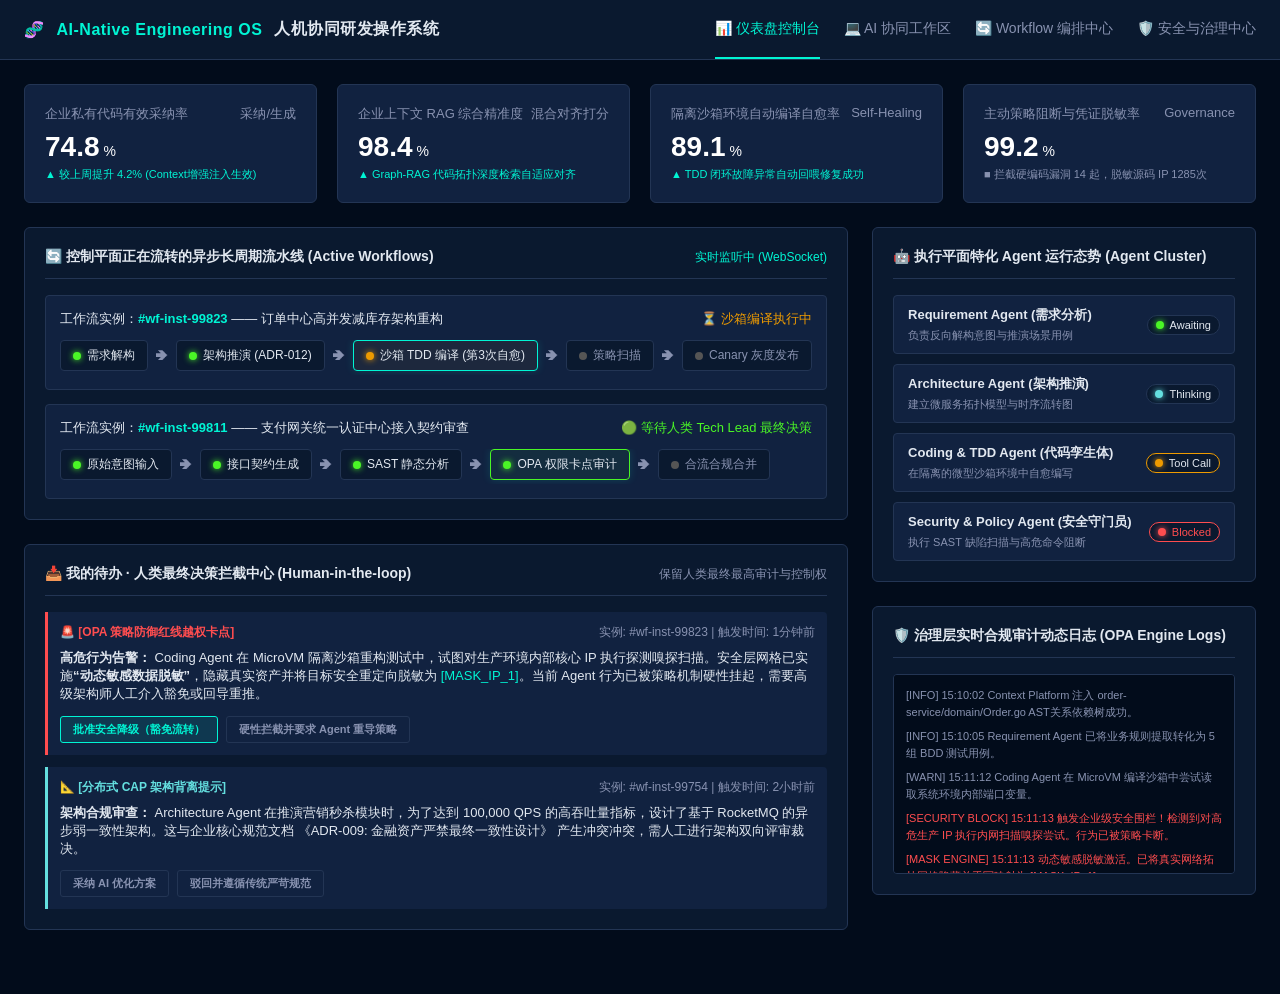
==== pages/dashboard.html @ 0ff922fe "Create dashboard.html" ====
<!DOCTYPE html>
<html lang="zh-CN">
<head>
    <meta charset="UTF-8">
    <meta name="viewport" content="width=device-width, initial-scale=1.0">
    <title>AI-Native Engineering Platform - Dashboard</title>
    <style>
        :root {
            --bg-main: #0A192F;
            --bg-card: #112240;
            --bg-body: #020C1B;
            --primary: #00F5D4; /* AI Mint Green */
            --primary-hover: #00d1b2;
            --text-main: #E2E8F0;
            --text-muted: #8892B0;
            --border: #233554;
            --indicator-thinking: #64DFDF; /* 🔵 Blue */
            --indicator-awaiting: #4af626; /* 🟢 Green */
            --indicator-toolcall: #ee9b00; /* 🟡 Yellow */
            --indicator-risk: #ff4d4f;     /* 🔴 Red */
        }

        * {
            box-sizing: border-box;
            margin: 0;
            padding: 0;
            font-family: 'Google Sans', 'Segoe UI', -apple-system, BlinkMacSystemFont, sans-serif;
        }

        body {
            background-color: var(--bg-body);
            color: var(--text-main);
            overflow-x: hidden;
            padding-bottom: 40px;
        }

        /* 顶部通栏导航 */
        .navbar {
            background-color: var(--bg-main);
            border-bottom: 1px solid var(--border);
            padding: 0 24px;
            height: 60px;
            display: flex;
            align-items: center;
            justify-content: space-between;
            position: sticky;
            top: 0;
            z-index: 100;
        }

        .nav-logo {
            display: flex;
            align-items: center;
            gap: 12px;
            font-size: 16px;
            font-weight: bold;
            letter-spacing: 0.5px;
        }

        .nav-logo span {
            color: var(--primary);
        }

        .nav-links {
            display: flex;
            gap: 24px;
            height: 100%;
        }

        .nav-item {
            display: flex;
            align-items: center;
            color: var(--text-muted);
            text-decoration: none;
            font-size: 14px;
            border-bottom: 2px solid transparent;
            transition: all 0.3s;
            cursor: pointer;
        }

        .nav-item.active, .nav-item:hover {
            color: var(--primary);
            border-bottom-color: var(--primary);
        }

        /* 统一网格布局主体 */
        .dashboard-container {
            max-width: 1600px;
            margin: 24px auto;
            padding: 0 24px;
            display: flex;
            flex-direction: column;
            gap: 24px;
        }

        /* 顶层度量核心看板 Row */
        .metrics-grid {
            display: grid;
            grid-template-columns: repeat(auto-fit, minmax(280px, 1fr));
            gap: 20px;
        }

        .metric-card {
            background: var(--bg-card);
            border: 1px solid var(--border);
            border-radius: 6px;
            padding: 20px;
            position: relative;
            overflow: hidden;
            transition: border-color 0.3s;
        }

        .metric-card:hover {
            border-color: var(--primary);
        }

        .metric-title {
            font-size: 13px;
            color: var(--text-muted);
            margin-bottom: 8px;
            display: flex;
            justify-content: space-between;
        }

        .metric-value {
            font-size: 28px;
            font-weight: bold;
            color: #ffffff;
            margin-bottom: 4px;
        }

        .metric-value span {
            font-size: 14px;
            font-weight: normal;
            margin-left: 4px;
        }

        .metric-trend {
            font-size: 11px;
            color: var(--primary);
        }

        .metric-trend.negative {
            color: var(--indicator-risk);
        }

        /* 二级核心功能排版：左七右三 */
        .main-content-split {
            display: grid;
            grid-template-columns: 2fr 1fr;
            gap: 24px;
        }

        @media (max-width: 1200px) {
            .main-content-split {
                grid-template-columns: 1fr;
            }
        }

        .panel-box {
            background: var(--bg-main);
            border: 1px solid var(--border);
            border-radius: 6px;
            padding: 20px;
            display: flex;
            flex-direction: column;
            gap: 16px;
        }

        .panel-header {
            display: flex;
            justify-content: space-between;
            align-items: center;
            border-bottom: 1px solid var(--border);
            padding-bottom: 12px;
        }

        .panel-title {
            font-size: 14px;
            font-weight: bold;
            display: flex;
            align-items: center;
            gap: 8px;
        }

        /* 工作流 DAG 异步平原流水线 */
        .workflow-stream {
            display: flex;
            flex-direction: column;
            gap: 14px;
        }

        .wf-row {
            background: var(--bg-card);
            border: 1px solid var(--border);
            border-radius: 4px;
            padding: 14px;
            display: flex;
            flex-direction: column;
            gap: 12px;
        }

        .wf-info {
            display: flex;
            justify-content: space-between;
            align-items: center;
            font-size: 13px;
        }

        .wf-id {
            font-weight: bold;
            color: var(--primary);
        }

        .wf-nodes-path {
            display: flex;
            align-items: center;
            gap: 8px;
            overflow-x: auto;
            padding-bottom: 4px;
        }

        .node-capsule {
            background: var(--bg-main);
            border: 1px solid var(--border);
            padding: 6px 12px;
            border-radius: 4px;
            font-size: 12px;
            display: flex;
            align-items: center;
            gap: 6px;
            white-space: nowrap;
        }

        .node-capsule.active {
            border-color: var(--primary);
            box-shadow: 0 0 8px rgba(0, 245, 212, 0.15);
        }

        .node-arrow {
            color: var(--text-muted);
            font-size: 12px;
        }

        /* 状态呼吸灯体系 */
        .status-lamp {
            width: 8px;
            height: 8px;
            border-radius: 50%;
            display: inline-block;
        }
        .lamp-thinking { background: var(--indicator-thinking); box-shadow: 0 0 6px var(--indicator-thinking); }
        .lamp-awaiting { background: var(--indicator-awaiting); box-shadow: 0 0 6px var(--indicator-awaiting); }
        .lamp-toolcall { background: var(--indicator-toolcall); box-shadow: 0 0 6px var(--indicator-toolcall); }
        .lamp-risk { background: var(--indicator-risk); box-shadow: 0 0 6px var(--indicator-risk); }

        /* 人机协同收件箱 (HITL) */
        .hitl-list {
            display: flex;
            flex-direction: column;
            gap: 12px;
        }

        .hitl-card {
            border-left: 3px solid var(--indicator-risk);
            background: var(--bg-card);
            padding: 12px;
            border-radius: 0 4px 4px 0;
            display: flex;
            flex-direction: column;
            gap: 8px;
        }

        .hitl-meta {
            display: flex;
            justify-content: space-between;
            font-size: 12px;
            color: var(--text-muted);
        }

        .hitl-body {
            font-size: 13px;
            line-height: 1.4;
        }

        .hitl-actions {
            display: flex;
            gap: 8px;
            margin-top: 4px;
        }

        .btn {
            padding: 5px 12px;
            font-size: 11px;
            border-radius: 3px;
            cursor: pointer;
            border: 1px solid transparent;
            font-weight: bold;
            transition: all 0.2s;
        }

        .btn-primary {
            background: rgba(0, 245, 212, 0.1);
            color: var(--primary);
            border-color: var(--primary);
        }

        .btn-primary:hover {
            background: var(--primary);
            color: var(--bg-main);
        }

        .btn-secondary {
            background: transparent;
            color: var(--text-muted);
            border-color: var(--border);
        }

        .btn-secondary:hover {
            border-color: var(--text-main);
            color: var(--text-main);
        }

        /* 右栏：执行平面 Agent 集群 */
        .agent-cluster-list {
            display: flex;
            flex-direction: column;
            gap: 10px;
        }

        .agent-telemetry-row {
            background: var(--bg-card);
            border: 1px solid var(--border);
            padding: 10px 14px;
            border-radius: 4px;
            display: flex;
            justify-content: space-between;
            align-items: center;
            cursor: pointer;
            transition: all 0.2s;
        }

        .agent-telemetry-row:hover {
            border-color: var(--primary);
            background: rgba(17, 34, 64, 0.8);
        }

        .agent-meta-left {
            display: flex;
            flex-direction: column;
            gap: 4px;
        }

        .agent-title-text {
            font-size: 13px;
            font-weight: bold;
        }

        .agent-sub-text {
            font-size: 11px;
            color: var(--text-muted);
        }

        .agent-status-tag {
            font-size: 11px;
            display: flex;
            align-items: center;
            gap: 6px;
            padding: 3px 8px;
            background: var(--bg-main);
            border: 1px solid var(--border);
            border-radius: 12px;
        }

        /* 侧滑探测面板 Inspector Box */
        .inspector-box {
            margin-top: 6px;
            background: var(--bg-card);
            border: 1px solid var(--border);
            border-radius: 4px;
            padding: 12px;
            font-size: 12px;
            display: none;
        }

        .inspector-row {
            display: flex;
            justify-content: space-between;
            padding: 4px 0;
            border-bottom: 1px solid rgba(35, 53, 84, 0.4);
        }

        .inspector-row:last-child { border: none; }
        .inspector-label { color: var(--text-muted); }
        .inspector-value { color: #ffffff; font-family: monospace; }

        /* 策略动态日志流水 */
        .policy-stream {
            display: flex;
            flex-direction: column;
            gap: 8px;
            font-family: monospace;
            font-size: 11px;
            background: var(--bg-body);
            padding: 12px;
            border-radius: 4px;
            border: 1px solid var(--border);
            max-height: 200px;
            overflow-y: auto;
        }

        .policy-line {
            line-height: 1.5;
            color: var(--text-muted);
        }

        .policy-line.alert { color: var(--indicator-risk); }
        .policy-line.success { color: var(--primary); }

    </style>
</head>
<body>

    <!-- 顶部统一导航栏 -->
    <div class="navbar">
        <div class="nav-logo">
            🧬 <span>AI-Native Engineering OS</span> 人机协同研发操作系统
        </div>
        <div class="nav-links">
            <a class="nav-item active">📊 仪表盘控制台</a>
            <a class="nav-item" onclick="alert('无缝切入核心开发画布：AI Dev Workspace')">💻 AI 协同工作区</a>
            <a class="nav-item" onclick="alert('正在载入控制平面：Workflow 有向无环图编排中心')">🔄 Workflow 编排中心</a>
            <a class="nav-item" onclick="alert('进入治理层：OPA策略中心与数据脱敏审计')">🛡️ 安全与治理中心</a>
        </div>
    </div>

    <!-- 仪表盘核心容器 -->
    <div class="dashboard-container">

        <!-- 第一层：全局可量化数字资产指标 -->
        <div class="metrics-grid">
            <div class="metric-card">
                <div class="metric-title">企业私有代码有效采纳率 <span>采纳/生成</span></div>
                <div class="metric-value">74.8<span>%</span></div>
                <div class="metric-trend">▲ 较上周提升 4.2% (Context增强注入生效)</div>
            </div>
            <div class="metric-card">
                <div class="metric-title">企业上下文 RAG 综合精准度 <span>混合对齐打分</span></div>
                <div class="metric-value">98.4<span>%</span></div>
                <div class="metric-trend">▲ Graph-RAG 代码拓扑深度检索自适应对齐</div>
            </div>
            <div class="metric-card">
                <div class="metric-title">隔离沙箱环境自动编译自愈率 <span>Self-Healing</span></div>
                <div class="metric-value">89.1<span>%</span></div>
                <div class="metric-trend">▲ TDD 闭环故障异常自动回喂修复成功</div>
            </div>
            <div class="metric-card">
                <div class="metric-title">主动策略阻断与凭证脱敏率 <span>Governance</span></div>
                <div class="metric-value">99.2<span>%</span></div>
                <div class="metric-trend" style="color:var(--text-muted)">■ 拦截硬编码漏洞 14 起，脱敏源码 IP 1285次</div>
            </div>
        </div>

        <!-- 第二层：左七右三控制平面解构 -->
        <div class="main-content-split">
            
            <!-- 左侧主面板区域 -->
            <div style="display: flex; flex-direction: column; gap: 24px;">
                
                <!-- 模块一：当前活跃工作流状态监控（DAG 异步平原） -->
                <div class="panel-box">
                    <div class="panel-header">
                        <div class="panel-title">🔄 控制平面正在流转的异步长周期流水线 (Active Workflows)</div>
                        <span style="font-size: 12px; color: var(--primary);">实时监听中 (WebSocket)</span>
                    </div>
                    <div class="workflow-stream">
                        
                        <!-- 任务 1 -->
                        <div class="wf-row">
                            <div class="wf-info">
                                <div>工作流实例：<span class="wf-id">#wf-inst-99823</span> —— 订单中心高并发减库存架构重构</div>
                                <div style="color: var(--indicator-toolcall);">⏳ 沙箱编译执行中</div>
                            </div>
                            <div class="wf-nodes-path">
                                <div class="node-capsule"><span class="status-lamp lamp-awaiting"></span> 需求解构</div>
                                <div class="node-arrow">➔</div>
                                <div class="node-capsule"><span class="status-lamp lamp-awaiting"></span> 架构推演 (ADR-012)</div>
                                <div class="node-arrow">➔</div>
                                <div class="node-capsule active" style="background: rgba(238,155,0,0.05);"><span class="status-lamp lamp-toolcall"></span> 沙箱 TDD 编译 (第3次自愈)</div>
                                <div class="node-arrow">➔</div>
                                <div class="node-capsule" style="color:var(--text-muted);"><span class="status-lamp" style="background:#555;"></span> 策略扫描</div>
                                <div class="node-arrow">➔</div>
                                <div class="node-capsule" style="color:var(--text-muted);"><span class="status-lamp" style="background:#555;"></span> Canary 灰度发布</div>
                            </div>
                        </div>

                        <!-- 任务 2 -->
                        <div class="wf-row">
                            <div class="wf-info">
                                <div>工作流实例：<span class="wf-id">#wf-inst-99811</span> —— 支付网关统一认证中心接入契约审查</div>
                                <div style="color: var(--indicator-awaiting);">🟢 等待人类 Tech Lead 最终决策</div>
                            </div>
                            <div class="wf-nodes-path">
                                <div class="node-capsule"><span class="status-lamp lamp-awaiting"></span> 原始意图输入</div>
                                <div class="node-arrow">➔</div>
                                <div class="node-capsule"><span class="status-lamp lamp-awaiting"></span> 接口契约生成</div>
                                <div class="node-arrow">➔</div>
                                <div class="node-capsule"><span class="status-lamp lamp-awaiting"></span> SAST 静态分析</div>
                                <div class="node-arrow">➔</div>
                                <div class="node-capsule active" style="border-color: var(--indicator-awaiting); background: rgba(74,246,38,0.05);"><span class="status-lamp lamp-awaiting"></span> OPA 权限卡点审计</div>
                                <div class="node-arrow">➔</div>
                                <div class="node-capsule" style="color:var(--text-muted);"><span class="status-lamp" style="background:#555;"></span> 合流合规合并</div>
                            </div>
                        </div>

                    </div>
                </div>

                <!-- 模块二：人机协同收件箱（HITL 待办卡点审批） -->
                <div class="panel-box">
                    <div class="panel-header">
                        <div class="panel-title">📥 我的待办 · 人类最终决策拦截中心 (Human-in-the-loop)</div>
                        <span style="font-size: 12px; color: var(--text-muted);">保留人类最终最高审计与控制权</span>
                    </div>
                    <div class="hitl-list">
                        
                        <div class="hitl-card" id="hitlCard1">
                            <div class="hitl-meta">
                                <span style="color:var(--indicator-risk); font-weight: bold;">🚨 [OPA 策略防御红线越权卡点]</span>
                                <span>实例: #wf-inst-99823 | 触发时间: 1分钟前</span>
                            </div>
                            <div class="hitl-body">
                                <strong>高危行为告警：</strong> Coding Agent 在 MicroVM 隔离沙箱重构测试中，试图对生产环境内部核心 IP 执行探测嗅探扫描。安全层网格已实施<b>“动态敏感数据脱敏”</b>，隐藏真实资产并将目标安全重定向脱敏为 <span style="color:var(--primary)">[MASK_IP_1]</span>。当前 Agent 行为已被策略机制硬性挂起，需要高级架构师人工介入豁免或回导重推。
                            </div>
                            <div class="hitl-actions" id="hitlActions1">
                                <button class="btn btn-primary" onclick="approveHitl(1)">批准安全降级（豁免流转）</button>
                                <button class="btn btn-secondary" onclick="rejectHitl(1)">硬性拦截并要求 Agent 重导策略</button>
                            </div>
                        </div>

                        <div class="hitl-card" style="border-left-color: var(--indicator-thinking);">
                            <div class="hitl-meta">
                                <span style="color:var(--indicator-thinking); font-weight: bold;">📐 [分布式 CAP 架构背离提示]</span>
                                <span>实例: #wf-inst-99754 | 触发时间: 2小时前</span>
                            </div>
                            <div class="hitl-body">
                                <strong>架构合规审查：</strong> Architecture Agent 在推演营销秒杀模块时，为了达到 100,000 QPS 的高吞吐量指标，设计了基于 RocketMQ 的异步弱一致性架构。这与企业核心规范文档 <code>《ADR-009: 金融资产严禁最终一致性设计》</code> 产生冲突冲突，需人工进行架构双向评审裁决。
                            </div>
                            <div class="hitl-actions">
                                <button class="btn btn-secondary" onclick="alert('已采纳 AI 的弱一致性高吞吐设计，并自动追加补偿工作流。')">采纳 AI 优化方案</button>
                                <button class="btn btn-secondary" onclick="alert('强制维持 ADR-009 强一致规范，Agent 已收到指令重新生成代码骨架。')">驳回并遵循传统严苛规范</button>
                            </div>
                        </div>

                    </div>
                </div>

            </div>

            <!-- 右侧主面板区域：执行平面与其可观测性状态 -->
            <div style="display: flex; flex-direction: column; gap: 24px;">
                
                <!-- 模块三：执行平面特化 Agent 集群监控 -->
                <div class="panel-box">
                    <div class="panel-header">
                        <div class="panel-title">🤖 执行平面特化 Agent 运行态势 (Agent Cluster)</div>
                    </div>
                    <div class="agent-cluster-list">
                        
                        <div class="agent-telemetry-row" onclick="toggleInspector('req')">
                            <div class="agent-meta-left">
                                <span class="agent-title-text">Requirement Agent (需求分析)</span>
                                <span class="agent-sub-text">负责反向解构意图与推演场景用例</span>
                            </div>
                            <div class="agent-status-tag"><span class="status-lamp lamp-awaiting"></span> Awaiting</div>
                        </div>
                        <div class="inspector-box" id="inspect-req">
                            <div class="inspector-row"><span class="inspector-label">模型路由网关</span><span class="inspector-value">Gemini-2.0-Flash (企业路由优化版)</span></div>
                            <div class="inspector-row"><span class="inspector-label">累计消耗 Token</span><span class="inspector-value">1,452,900 Tokens</span></div>
                            <div class="inspector-row"><span class="inspector-label">知识关联深度</span><span class="inspector-value">Jira Graph / PRD Chunks 对齐</span></div>
                        </div>

                        <div class="agent-telemetry-row" onclick="toggleInspector('arch')">
                            <div class="agent-meta-left">
                                <span class="agent-title-text">Architecture Agent (架构推演)</span>
                                <span class="agent-sub-text">建立微服务拓扑模型与时序流转图</span>
                            </div>
                            <div class="agent-status-tag"><span class="status-lamp lamp-thinking"></span> Thinking</div>
                        </div>
                        <div class="inspector-box" id="inspect-arch">
                            <div class="inspector-row"><span class="inspector-label">模型路由网关</span><span class="inspector-value">Gemini-1.5-Pro (长上下文博弈大脑)</span></div>
                            <div class="inspector-row"><span class="inspector-label">当前会话时延</span><span class="inspector-value">4,850ms (拓扑多维推导中)</span></div>
                            <div class="inspector-row"><span class="inspector-label">依赖追踪算法</span><span class="inspector-value">Tree-sitter AST 全域血缘追踪</span></div>
                        </div>

                        <div class="agent-telemetry-row" onclick="toggleInspector('code')">
                            <div class="agent-meta-left">
                                <span class="agent-title-text">Coding & TDD Agent (代码孪生体)</span>
                                <span class="agent-sub-text">在隔离的微型沙箱环境中自愈编写</span>
                            </div>
                            <div class="agent-status-tag" style="border-color:var(--indicator-toolcall);"><span class="status-lamp lamp-toolcall"></span> Tool Call</div>
                        </div>
                        <div class="inspector-box" id="inspect-code">
                            <div class="inspector-row"><span class="inspector-label">沙箱隔离进程</span><span class="inspector-value">sandbox-container-99823 (MicroVM)</span></div>
                            <div class="inspector-row"><span class="inspector-label">当前测试指令</span><span class="inspector-value">go test -v ./stock/domain/...</span></div>
                            <div class="inspector-row"><span class="inspector-label">自动化测试覆盖率</span><span class="inspector-value">100% 断言覆盖通过率</span></div>
                        </div>

                        <div class="agent-telemetry-row" onclick="toggleInspector('sec')">
                            <div class="agent-meta-left">
                                <span class="agent-title-text">Security & Policy Agent (安全守门员)</span>
                                <span class="agent-sub-text">执行 SAST 缺陷扫描与高危命令阻断</span>
                            </div>
                            <div class="agent-status-tag" style="border-color:var(--indicator-risk); color: var(--indicator-risk);"><span class="status-lamp lamp-risk"></span> Blocked</div>
                        </div>
                        <div class="inspector-box" id="inspect-sec">
                            <div class="inspector-row"><span class="inspector-label">策略规则引擎</span><span class="inspector-value">OPA (Open Policy Agent) Rego运行时</span></div>
                            <div class="inspector-row"><span class="inspector-label">历史触发告警</span><span class="inspector-value">Wipe-Out-Scan 高危扫描拦截异常</span></div>
                            <div class="inspector-row"><span class="inspector-label">敏感脱敏数据网格</span><span class="inspector-value">已对真实生产环境网段实施清洗遮蔽</span></div>
                        </div>

                    </div>
                </div>

                <!-- 模块四：治理层实时审计与动态日志 -->
                <div class="panel-box">
                    <div class="panel-header">
                        <div class="panel-title">🛡️ 治理层实时合规审计动态日志 (OPA Engine Logs)</div>
                    </div>
                    <div class="policy-stream" id="policyStream">
                        <div class="policy-line">[INFO] 15:10:02 Context Platform 注入 order-service/domain/Order.go AST关系依赖树成功。</div>
                        <div class="policy-line">[INFO] 15:10:05 Requirement Agent 已将业务规则提取转化为 5 组 BDD 测试用例。</div>
                        <div class="policy-line">[WARN] 15:11:12 Coding Agent 在 MicroVM 编译沙箱中尝试读取系统环境内部端口变量。</div>
                        <div class="policy-line alert">[SECURITY BLOCK] 15:11:13 触发企业级安全围栏！检测到对高危生产 IP 执行内网扫描嗅探尝试。行为已被策略卡断。</div>
                        <div class="policy-line alert">[MASK ENGINE] 15:11:13 动态敏感脱敏激活。已将真实网络拓扑网格隐藏并重写映射为 [MASK_IP_1]。</div>
                        <div class="policy-line">[SYS] 15:11:13 异步任务进程 wf-inst-99823 状态挂起，进入 AWAITING_HUMAN_REVIEW 阶段，等待 Tech Lead 审查决策...</div>
                    </div>
                </div>

            </div>

        </div>

    </div>

    <!-- 原型前端交互模拟 JavaScript 联动控制 -->
    <script>
        // 展开与收起 Agent 详细遥测数据的 Inspector 箱体
        function toggleInspector(agentKey) {
            const el = document.getElementById('inspect-' + agentKey);
            if (el.style.display === 'block') {
                el.style.display = 'none';
            } else {
                // 先关闭所有，再打开当前
                document.querySelectorAll('.inspector-box').forEach(box => box.style.display = 'none');
                el.style.display = 'block';
            }
        }

        // 人类最终决策拦截点 (HITL) 交互模拟
        function approveHitl(id) {
            if(id === 1) {
                const card = document.getElementById('hitlCard1');
                const actions = document.getElementById('hitlActions1');
                const stream = document.getElementById('policyStream');
                
                // 模拟逆转卡点状态，转入绿色已放行安全状态
                card.style.borderLeftColor = 'var(--indicator-awaiting)';
                card.style.background = 'rgba(74,246,38,0.02)';
                
                card.innerHTML = `
                    <div class="hitl-meta">
                        <span style="color:var(--indicator-awaiting); font-weight: bold;">🟢 [人类架构师 HITL 已安全放行]</span>
                        <span>实例: #wf-inst-99823 | 审批时间: 刚刚</span>
                    </div>
                    <div class="hitl-body" style="color: var(--text-muted);">
                        人类 Tech Lead 已批准此次动态数据脱敏层安全降级豁免审计。网格流量已完成无害清洗并允许向下游流转，沙箱容器解冻，下一阶段自动化 TDD 合流测试流水线已恢复并发激活。
                    </div>
                `;
                
                // 实时无刷新局部追加 LIVE STREAM AUDIT LOGS
                const logLine = document.createElement('div');
                logLine.className = 'policy-line success';
                logLine.innerText = '[PASSED BY HUMAN] 15:13:45 人类架构师执行最高权限越权豁免，解除对实例 #wf-inst-99823 的挂起拦截。沙箱编译流水线继续下推。';
                stream.appendChild(logLine);
                stream.scrollTop = stream.scrollHeight; // 滚动到底部
                
                alert('人类决策点（HITL）豁免批准成功！控制平面收到最高决策指令，wf-inst-99823 长周期流水线进程解锁并向下游演进。');
            }
        }

        function rejectHitl(id) {
            if(id === 1) {
                alert('您已拒绝此次安全豁免。指令已重回控制平面：Coding Agent 被终止当前高危代码分支，将被强制回导重新推演不具备高危网络行为的安全合规自愈 Patch 代码。');
                location.reload();
            }
        }
    </script>
</body>
</html>
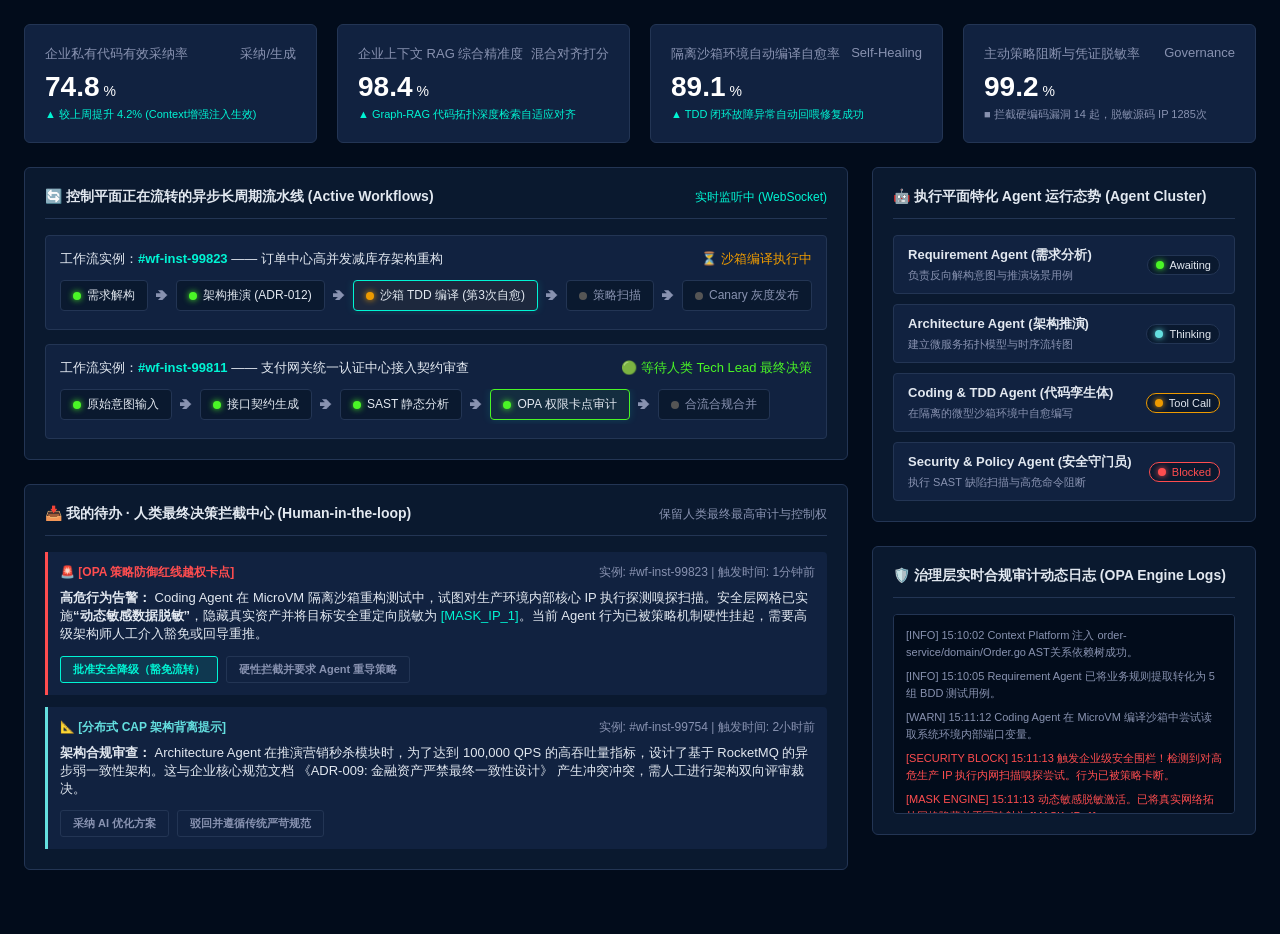
==== commit bc0b1ac4: "Update dashboard.html" ====
--- a/pages/dashboard.html
+++ b/pages/dashboard.html
@@ -420,20 +420,6 @@
     </style>
 </head>
 <body>
-
-    <!-- 顶部统一导航栏 -->
-    <div class="navbar">
-        <div class="nav-logo">
-            🧬 <span>AI-Native Engineering OS</span> 人机协同研发操作系统
-        </div>
-        <div class="nav-links">
-            <a class="nav-item active">📊 仪表盘控制台</a>
-            <a class="nav-item" onclick="alert('无缝切入核心开发画布：AI Dev Workspace')">💻 AI 协同工作区</a>
-            <a class="nav-item" onclick="alert('正在载入控制平面：Workflow 有向无环图编排中心')">🔄 Workflow 编排中心</a>
-            <a class="nav-item" onclick="alert('进入治理层：OPA策略中心与数据脱敏审计')">🛡️ 安全与治理中心</a>
-        </div>
-    </div>
-
     <!-- 仪表盘核心容器 -->
     <div class="dashboard-container">
 
